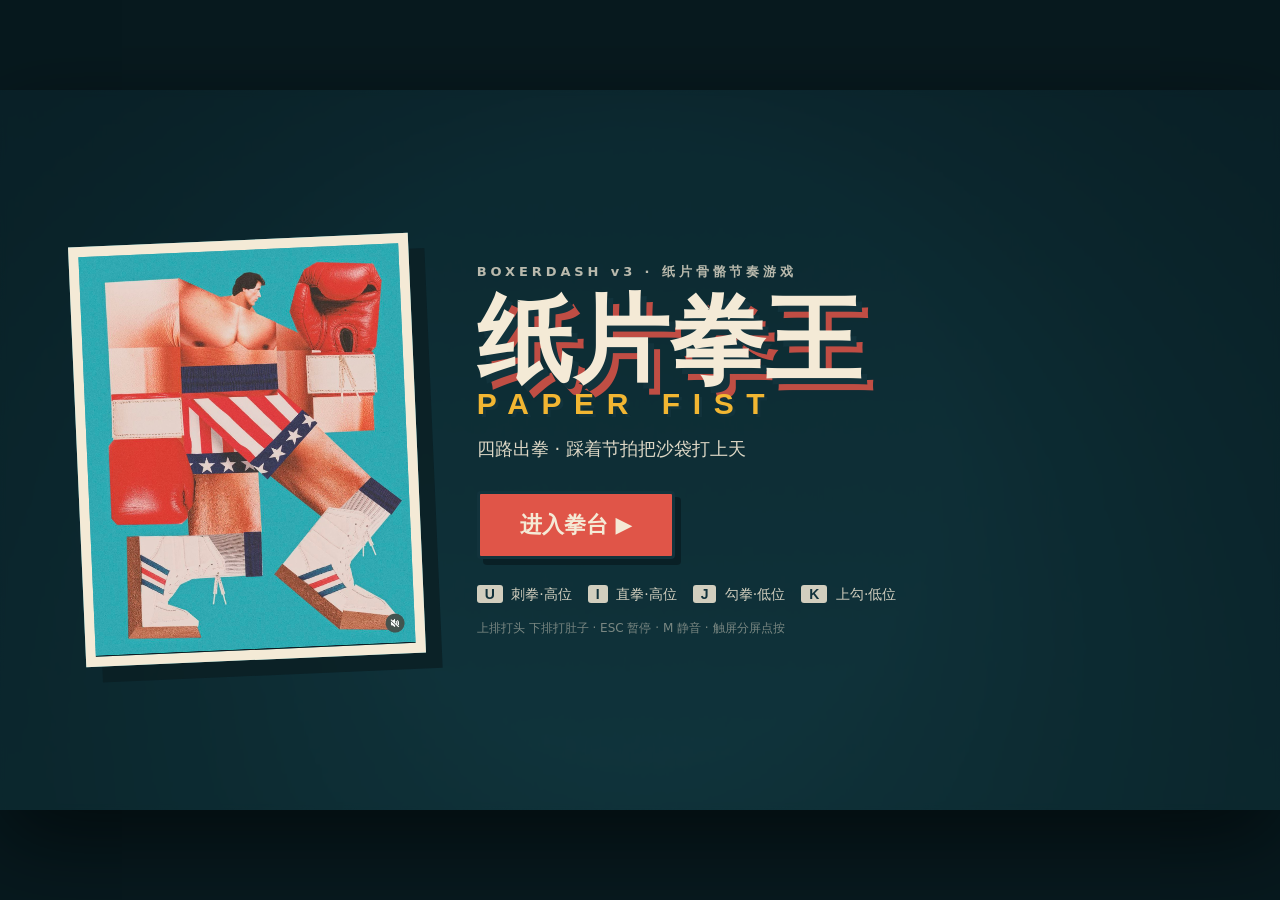
==== index.html @ da5fadad "纸片拳王 PAPER FIST v3.1 · 剪纸骨骼拳击节奏游戏 - 拼贴画主角切件绑定 2D 骨骼（肩甲防散架），出拳/受击/倒地/胜利全骨骼动画 - 蓝方镜像对手拳手：压步逼近、还拳挑衅、被击倒" ====
<!DOCTYPE html>
<html lang="zh">
<head>
<meta charset="UTF-8">
<meta name="viewport" content="width=device-width, initial-scale=1, user-scalable=no">
<title>纸片拳王 PAPER FIST · BoxerDash v3</title>
<link rel="stylesheet" href="css/style.css?v=3">
</head>
<body>
<div id="stage">
  <canvas id="game" width="1280" height="720"></canvas>

  <!-- 标题 -->
  <div class="screen on" id="screen-title">
    <div class="poster">
      <img src="assets/boxer.jpg" alt="纸片拳王" draggable="false">
    </div>
    <div class="title-block">
      <div class="title-kicker">BOXERDASH v3 · 纸片骨骼节奏游戏</div>
      <h1 class="title-main">纸片拳王<span class="title-en">PAPER FIST</span></h1>
      <div class="title-sub">四路出拳 · 踩着节拍把沙袋打上天</div>
      <button class="btn btn-big" id="btn-title-start">进入拳台 ▶</button>
      <div class="title-help">
        <span><b>U</b> 刺拳·高位</span><span><b>I</b> 直拳·高位</span><span><b>J</b> 勾拳·低位</span><span><b>K</b> 上勾·低位</span>
        <span class="dim">上排打头 下排打肚子 · ESC 暂停 · M 静音 · 触屏分屏点按</span>
      </div>
    </div>
  </div>

  <!-- 大厅 -->
  <div class="screen" id="screen-lobby">
    <div class="lobby">
      <div class="lobby-head">
        <h2>选择比赛 🥊</h2>
        <span id="mute-chk">🔊 音效开 (M)</span>
      </div>
      <div class="lobby-songs" id="lobby-songs"></div>
      <div class="lobby-bar">
        <div class="diff-group">
          <button class="diff-btn" data-d="easy">热身</button>
          <button class="diff-btn sel" data-d="normal">挑战</button>
          <button class="diff-btn" data-d="hard">冠军</button>
        </div>
        <div class="lobby-actions">
          <button class="btn ghost" id="btn-back">返回</button>
          <button class="btn btn-big" id="btn-fight">开打! FIGHT!</button>
        </div>
      </div>
    </div>
  </div>

  <!-- 暂停 -->
  <div class="screen" id="screen-pause">
    <div class="panel">
      <h2>暂停 · 调整呼吸</h2>
      <button class="btn btn-big" id="btn-resume">继续比赛</button>
      <button class="btn ghost" id="btn-quit">放弃本场</button>
    </div>
  </div>

  <!-- 结算 -->
  <div class="screen" id="screen-results">
    <div class="panel results">
      <h2 id="r-title">K.O. 胜利!</h2>
      <div id="r-song" class="r-song"></div>
      <div class="r-grid">
        <div class="r-rank-box"><span id="r-new" class="badge new">NEW!</span><span id="r-fc" class="badge fc">FULL COMBO</span><div id="r-rank" class="r-rank">S</div></div>
        <div class="r-stats">
          <div class="r-score-line">SCORE <b id="r-score">0</b></div>
          <div>最大连击 <b id="r-maxcombo">0</b></div>
          <div>PERFECT <b id="r-perfect">0</b></div>
          <div>GREAT <b id="r-great">0</b></div>
          <div>GOOD <b id="r-good">0</b></div>
          <div>MISS <b id="r-miss">0</b></div>
          <div>精度 <b id="r-acc">0%</b></div>
        </div>
      </div>
      <div class="lobby-actions">
        <button class="btn" id="btn-retry">再打一场</button>
        <button class="btn ghost" id="btn-lobby">回大厅</button>
      </div>
    </div>
  </div>
</div>

<script>
/* 顺序加载（no-store：改完即生效，天然免缓存）。
   四个模块拼成一段执行，共享词法作用域（const 不会泄漏到全局）。 */
(async () => {
  window.__errors = window.__errors || [];
  window.onerror = (m, s, l, c, e) => { window.__errors.push(String((e && e.stack) || m)); };
  try {
    const parts = [];
    for (const f of ['chart', 'audio', 'rig', 'game'])
      parts.push(await fetch(`js/${f}.js`, { cache: 'no-store' }).then(r => r.text())
        .then(t => `/* ===== ${f}.js ===== */\n` + t));
    (0, eval)(parts.join('\n') + '\n//# sourceURL=boxerdash.bundle.js');
  } catch (e) { window.__errors.push(String(e)); }
})();
</script>
</body>
</html>
---- css/style.css ----
/* 纸片拳王 PAPER FIST · 纸质海报风 UI */
* { margin: 0; padding: 0; box-sizing: border-box; }
html, body { height: 100%; background: #07191e; overflow: hidden; }
body {
  font-family: "PingFang SC", "Hiragino Sans GB", "Microsoft YaHei", system-ui, sans-serif;
  color: #f4ead6;
  display: flex; align-items: center; justify-content: center;
}

#stage { position: relative; }
#game { display: block; background: #123c46; box-shadow: 0 30px 80px rgba(0,0,0,.55); }

/* ---------- 覆盖屏 ---------- */
.screen {
  position: absolute; inset: 0;
  display: none;
  align-items: center; justify-content: center;
  background: rgba(7, 25, 30, 0.55);
  backdrop-filter: blur(3px);
  z-index: 10;
}
.screen.on { display: flex; }

/* ---------- 按钮：硬阴影剪纸 ---------- */
.btn {
  font-family: "Arial Black", "PingFang SC", system-ui;
  font-weight: 900;
  border: 3px solid #12333c;
  background: #f4ead6; color: #12333c;
  padding: 12px 26px;
  font-size: 18px;
  cursor: pointer;
  box-shadow: 6px 6px 0 rgba(10, 30, 36, 0.85);
  transition: transform .08s, box-shadow .08s;
  border-radius: 4px;
}
.btn:hover { transform: translate(-2px,-2px); box-shadow: 8px 8px 0 rgba(10,30,36,.85); }
.btn:active { transform: translate(3px,3px); box-shadow: 2px 2px 0 rgba(10,30,36,.85); }
.btn-big { background: #e05548; color: #f4ead6; font-size: 22px; padding: 16px 40px; }
.btn.ghost { background: transparent; color: #f4ead6; border-color: #f4ead6; box-shadow: 4px 4px 0 rgba(10,30,36,.6); }

/* ---------- 标题 ---------- */
#screen-title { justify-content: flex-start; padding-left: 6%; gap: 60px; }
.poster {
  width: 340px;
  transform: rotate(-2.5deg);
  border: 10px solid #f4ead6;
  box-shadow: 16px 16px 0 rgba(10,30,36,.8);
  background: #4aa7b0;
}
.poster img { display: block; width: 100%; }
.title-block { max-width: 640px; }
.title-kicker { letter-spacing: .3em; font-weight: 700; opacity: .75; font-size: 13px; }
.title-main {
  font-family: "Arial Black", "PingFang SC", sans-serif;
  font-size: 96px; line-height: 1.02;
  color: #f4ead6;
  text-shadow: 6px 6px 0 #12333c, 12px 12px 0 rgba(224,85,72,.85);
  margin: 10px 0 6px;
}
.title-en { display: block; font-size: 30px; letter-spacing: .42em; color: #f2b632; text-shadow: 3px 3px 0 #12333c; }
.title-sub { font-size: 18px; margin: 18px 0 30px; opacity: .9; }
.title-help { display: flex; gap: 16px; flex-wrap: wrap; margin-top: 26px; font-size: 14px; opacity: .85; }
.title-help b {
  display: inline-block; background: #f4ead6; color: #12333c;
  padding: 1px 8px; border-radius: 3px; margin-right: 4px;
  font-family: "Arial Black", sans-serif;
}
.title-help .dim { width: 100%; opacity: .55; font-size: 12px; }

/* ---------- 大厅 ---------- */
.lobby {
  width: min(1060px, 92%);
  background: #f4ead6; color: #12333c;
  border: 4px solid #12333c;
  box-shadow: 14px 14px 0 rgba(10,30,36,.8);
  padding: 26px 30px;
  transform: rotate(-.4deg);
}
.lobby-head { display: flex; justify-content: space-between; align-items: center; margin-bottom: 18px; }
.lobby-head h2 { font-family: "Arial Black","PingFang SC",sans-serif; font-size: 30px; }
.lobby-songs { display: grid; grid-template-columns: repeat(3, 1fr); gap: 16px; }
.song-card {
  border: 3px solid #12333c; padding: 14px 16px; cursor: pointer;
  background: #fffaf0;
  box-shadow: 5px 5px 0 rgba(10,30,36,.5);
  transition: transform .08s;
  position: relative;
}
.song-card:hover { transform: translate(-2px,-2px); }
.song-card.sel { background: #ffd98a; transform: rotate(-1deg) scale(1.02); box-shadow: 7px 7px 0 rgba(10,30,36,.75); }
.song-emoji { font-size: 30px; }
.song-name { font-weight: 900; font-size: 20px; margin: 4px 0 2px; font-family: "Arial Black","PingFang SC",sans-serif; }
.song-en { display: block; font-size: 12px; opacity: .6; letter-spacing: .12em; }
.song-bpm { font-size: 12px; opacity: .8; margin-top: 6px; }
.song-best { margin-top: 10px; font-size: 13px; font-weight: 700; color: #b0441f; }
.lobby-bar { display: flex; justify-content: space-between; align-items: center; margin-top: 22px; }
.diff-group { display: flex; gap: 10px; }
.diff-btn {
  font-family: "Arial Black","PingFang SC",sans-serif; font-weight: 900;
  border: 3px solid #12333c; background: #fffaf0; color: #12333c;
  padding: 10px 22px; font-size: 16px; cursor: pointer; border-radius: 4px;
  box-shadow: 4px 4px 0 rgba(10,30,36,.5);
}
.diff-btn.sel { background: #e05548; color: #f4ead6; transform: rotate(-1.5deg); }
.lobby-actions { display: flex; gap: 14px; }

/* ---------- 面板（暂停/结算） ---------- */
.panel {
  background: #f4ead6; color: #12333c;
  border: 4px solid #12333c;
  box-shadow: 14px 14px 0 rgba(10,30,36,.8);
  padding: 34px 44px;
  text-align: center;
  transform: rotate(-.5deg);
  min-width: 420px;
}
.panel h2 { font-family: "Arial Black","PingFang SC",sans-serif; font-size: 34px; margin-bottom: 20px; }
.panel .btn { display: block; width: 100%; margin-top: 14px; }
.results { min-width: 560px; }
.r-song { font-weight: 700; opacity: .8; margin-bottom: 18px; }
.r-grid { display: flex; gap: 30px; align-items: center; justify-content: center; margin-bottom: 10px; }
.r-rank-box { position: relative; }
.r-rank {
  font-family: "Arial Black", sans-serif;
  font-size: 110px; color: #e05548;
  text-shadow: 5px 5px 0 #12333c;
  transform: rotate(-4deg);
}
.badge {
  display: inline-block; font-size: 12px; font-weight: 900; letter-spacing: .1em;
  padding: 3px 10px; border-radius: 3px; margin: 0 3px;
}
.badge.fc { background: #f2b632; color: #12333c; }
.badge.new { background: #12333c; color: #f2b632; }
.r-stats { text-align: left; font-size: 16px; line-height: 1.9; }
.r-stats b { font-family: "Arial Black", sans-serif; float: right; margin-left: 26px; }
.r-score-line { font-size: 20px; border-bottom: 3px solid #12333c; padding-bottom: 6px; margin-bottom: 6px; }
.r-score-line b { font-size: 30px; }
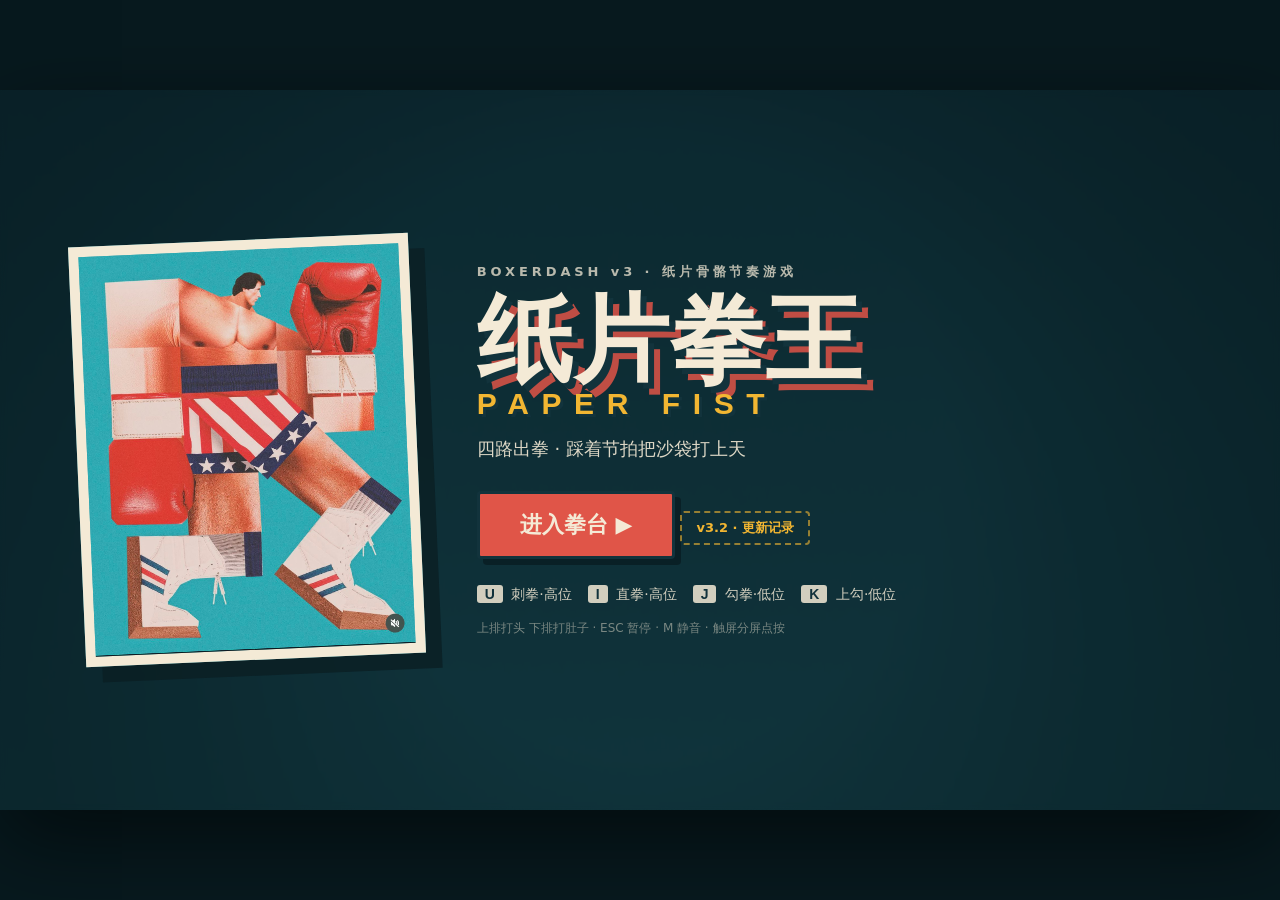
==== commit 19e41219: "v3.2 · 铁拳回应：连击破防硬直 + 键位方案切换 + 版本记录体系 - 新增 连击里程碑：每 25 连击对手破防硬直 1 秒，伤害 ×2 - 新增 键位方案切换（方位键 U I / J K ↔ " ====
--- a/index.html
+++ b/index.html
@@ -3,11 +3,12 @@
 <head>
 <meta charset="UTF-8">
 <meta name="viewport" content="width=device-width, initial-scale=1, user-scalable=no">
-<title>纸片拳王 PAPER FIST · BoxerDash v3</title>
+<title>纸片拳王 PAPER FIST · BoxerDash v3.2</title>
 <link rel="stylesheet" href="css/style.css?v=3">
 </head>
 <body>
 <div id="stage">
+  <div id="rotate-hint">📱 建议横屏游玩，体验更佳</div>
   <canvas id="game" width="1280" height="720"></canvas>
 
   <!-- 标题 -->
@@ -20,6 +21,7 @@
       <h1 class="title-main">纸片拳王<span class="title-en">PAPER FIST</span></h1>
       <div class="title-sub">四路出拳 · 踩着节拍把沙袋打上天</div>
       <button class="btn btn-big" id="btn-title-start">进入拳台 ▶</button>
+      <button class="ver-btn" id="btn-version"><span id="ver-label">v3.2 · 更新记录</span></button>
       <div class="title-help">
         <span><b>U</b> 刺拳·高位</span><span><b>I</b> 直拳·高位</span><span><b>J</b> 勾拳·低位</span><span><b>K</b> 上勾·低位</span>
         <span class="dim">上排打头 下排打肚子 · ESC 暂停 · M 静音 · 触屏分屏点按</span>
@@ -41,11 +43,24 @@
           <button class="diff-btn sel" data-d="normal">挑战</button>
           <button class="diff-btn" data-d="hard">冠军</button>
         </div>
+        <div class="diff-group">
+          <button class="scheme-btn" data-s="grid">方位键 U I / J K</button>
+          <button class="scheme-btn" data-s="hands">左右手 F J / D K</button>
+        </div>
         <div class="lobby-actions">
           <button class="btn ghost" id="btn-back">返回</button>
           <button class="btn btn-big" id="btn-fight">开打! FIGHT!</button>
         </div>
       </div>
+    </div>
+  </div>
+
+  <!-- 更新记录 -->
+  <div class="screen" id="screen-changelog">
+    <div class="panel changelog">
+      <h2>版本记录</h2>
+      <div id="changelog-list" class="cl-list"></div>
+      <button class="btn" id="btn-changelog-close">返回标题</button>
     </div>
   </div>
 
--- a/css/style.css
+++ b/css/style.css
@@ -137,3 +137,49 @@
 .r-stats b { font-family: "Arial Black", sans-serif; float: right; margin-left: 26px; }
 .r-score-line { font-size: 20px; border-bottom: 3px solid #12333c; padding-bottom: 6px; margin-bottom: 6px; }
 .r-score-line b { font-size: 30px; }
+
+/* ---------- 键位方案按钮 ---------- */
+.scheme-btn {
+  font-family: "Arial Black","PingFang SC",sans-serif; font-weight: 900;
+  border: 3px solid #12333c; background: #fffaf0; color: #12333c;
+  padding: 10px 16px; font-size: 14px; cursor: pointer; border-radius: 4px;
+  box-shadow: 4px 4px 0 rgba(10,30,36,.5);
+}
+.scheme-btn.sel { background: #4a9bd8; color: #f4ead6; transform: rotate(-1.5deg); }
+
+/* ---------- 版本按钮（标题页） ---------- */
+.ver-btn {
+  margin-top: 18px;
+  background: transparent; color: #f2b632;
+  border: 2px dashed rgba(242,182,50,.6);
+  padding: 6px 14px; font-size: 13px; font-weight: 700;
+  cursor: pointer; border-radius: 4px;
+  font-family: "PingFang SC", system-ui;
+}
+.ver-btn:hover { background: rgba(242,182,50,.15); }
+
+/* ---------- 更新记录面板 ---------- */
+.changelog { width: min(680px, 90%); max-height: 82vh; overflow-y: auto; text-align: left; }
+.changelog h2 { text-align: center; }
+.cl-item { border-bottom: 2px dashed rgba(18,51,60,.25); padding: 14px 4px; }
+.cl-item.newest .cl-v { background: #e05548; color: #f4ead6; }
+.cl-head { display: flex; align-items: center; gap: 12px; margin-bottom: 8px; }
+.cl-v {
+  font-family: "Arial Black", sans-serif; font-size: 16px;
+  background: #12333c; color: #f4ead6; padding: 2px 10px; border-radius: 3px;
+}
+.cl-title { font-weight: 900; font-size: 17px; }
+.cl-date { margin-left: auto; font-size: 12px; opacity: .55; }
+.cl-item ul { margin: 6px 0 0 20px; font-size: 14px; line-height: 1.8; }
+
+/* ---------- 竖屏横屏提示 ---------- */
+#rotate-hint {
+  display: none;
+  position: fixed; inset: 0; z-index: 99;
+  background: #0a252c; color: #f4ead6;
+  align-items: center; justify-content: center;
+  font-size: 18px; font-weight: 700;
+}
+@media (orientation: portrait) and (max-width: 920px) {
+  #rotate-hint { display: flex; }
+}
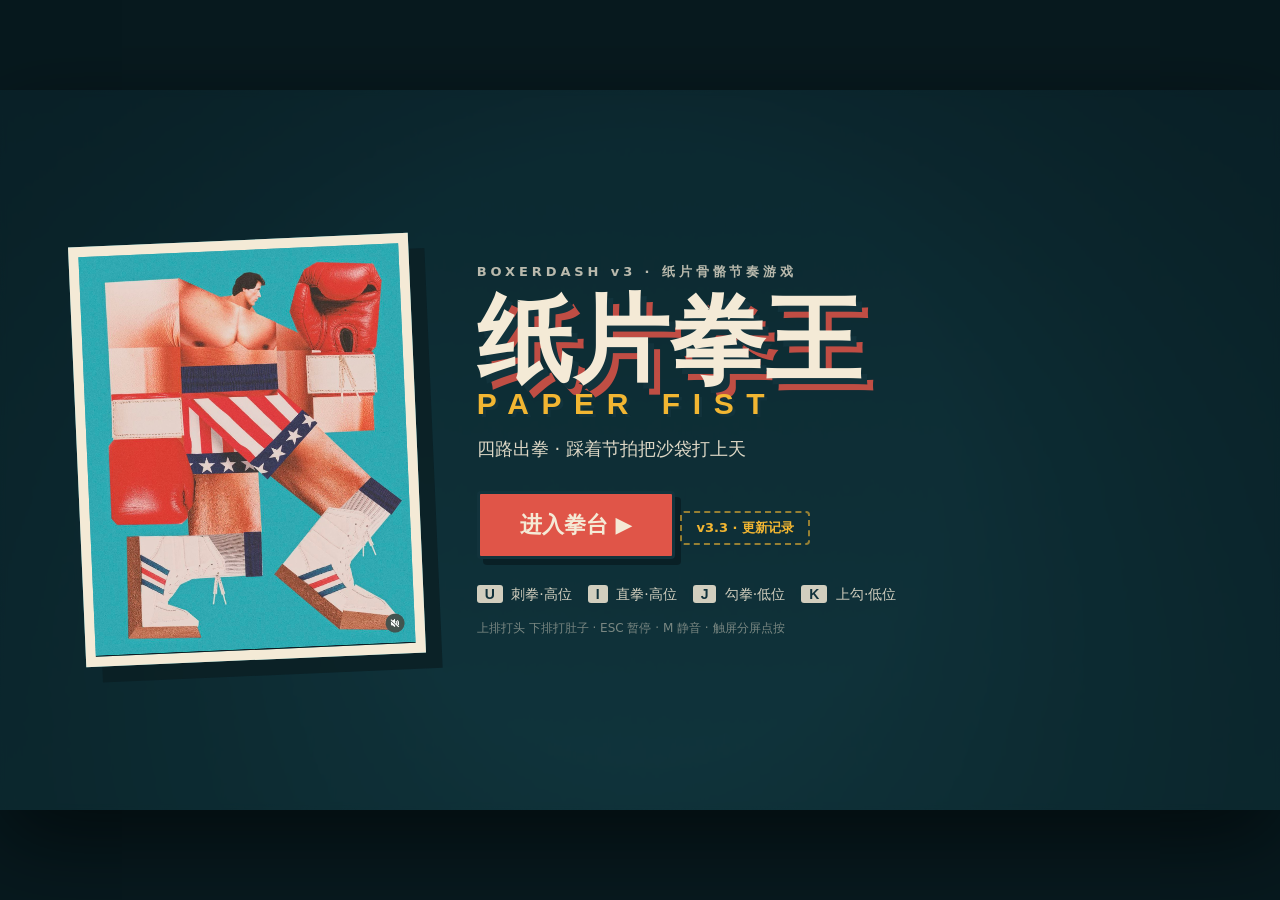
==== commit 1e41957e: "v3.3 · 击退：命中越重对手被推得越靠右，随后滑步回位 - 新增 击退位移（knock）：按伤害力度累积，上限 200px，指数回位 - 新增 被击退时脚下灰尘滑步、K.O. 时额外轰飞 130p" ====
--- a/index.html
+++ b/index.html
@@ -3,7 +3,7 @@
 <head>
 <meta charset="UTF-8">
 <meta name="viewport" content="width=device-width, initial-scale=1, user-scalable=no">
-<title>纸片拳王 PAPER FIST · BoxerDash v3.2</title>
+<title>纸片拳王 PAPER FIST · BoxerDash v3.3</title>
 <link rel="stylesheet" href="css/style.css?v=3">
 </head>
 <body>
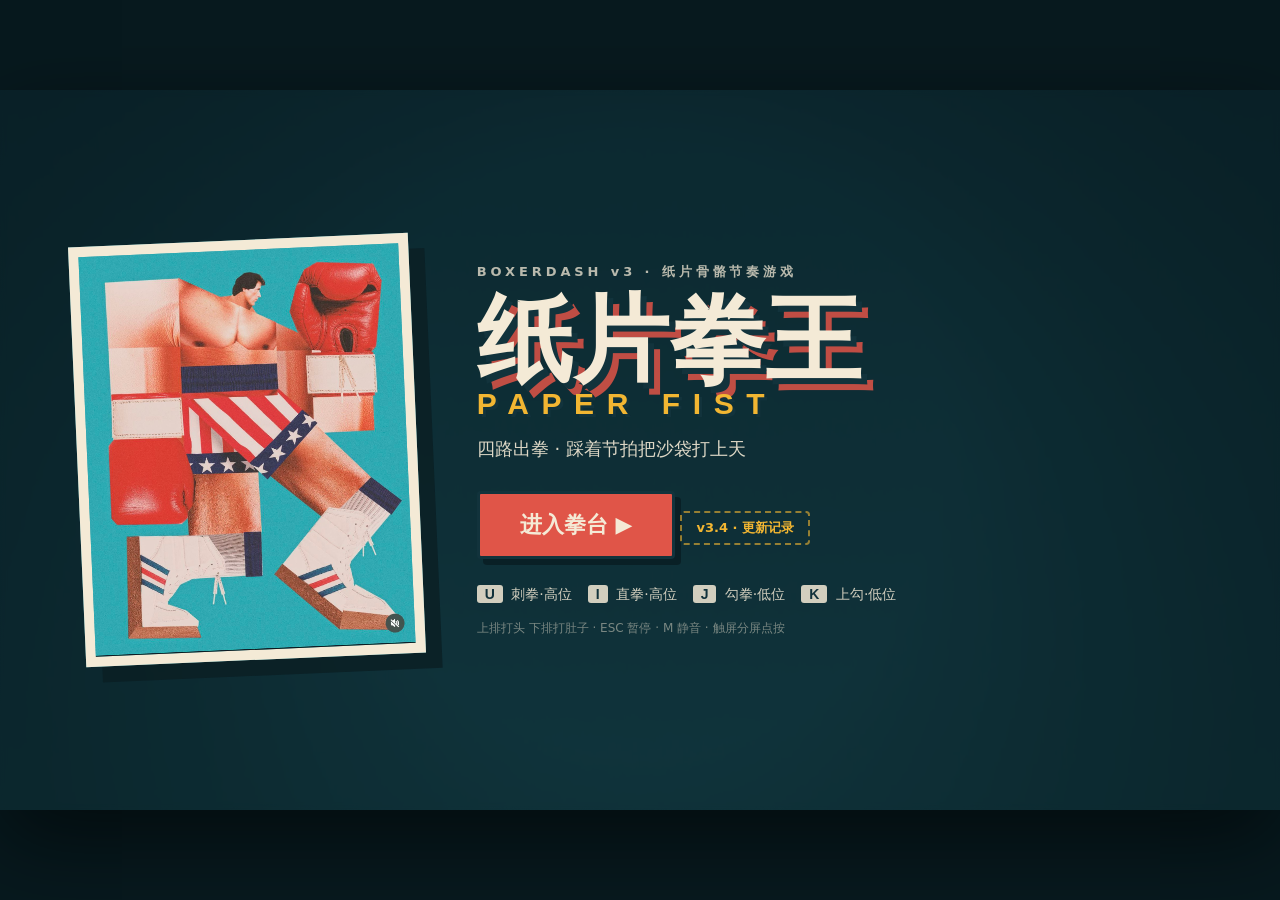
==== commit 09630cd1: "v3.4 · 热血拳场：新曲尘与拳 + 场馆氛围层 + 击退 v2 - 新增 新曲「尘与拳 DUST & FIST」96BPM：粗粝 boom-bap + 沙哑小号 + 群众呐喊 + 炒豆声（地下拳场" ====
--- a/index.html
+++ b/index.html
@@ -3,7 +3,7 @@
 <head>
 <meta charset="UTF-8">
 <meta name="viewport" content="width=device-width, initial-scale=1, user-scalable=no">
-<title>纸片拳王 PAPER FIST · BoxerDash v3.3</title>
+<title>纸片拳王 PAPER FIST · BoxerDash v3.4</title>
 <link rel="stylesheet" href="css/style.css?v=3">
 </head>
 <body>
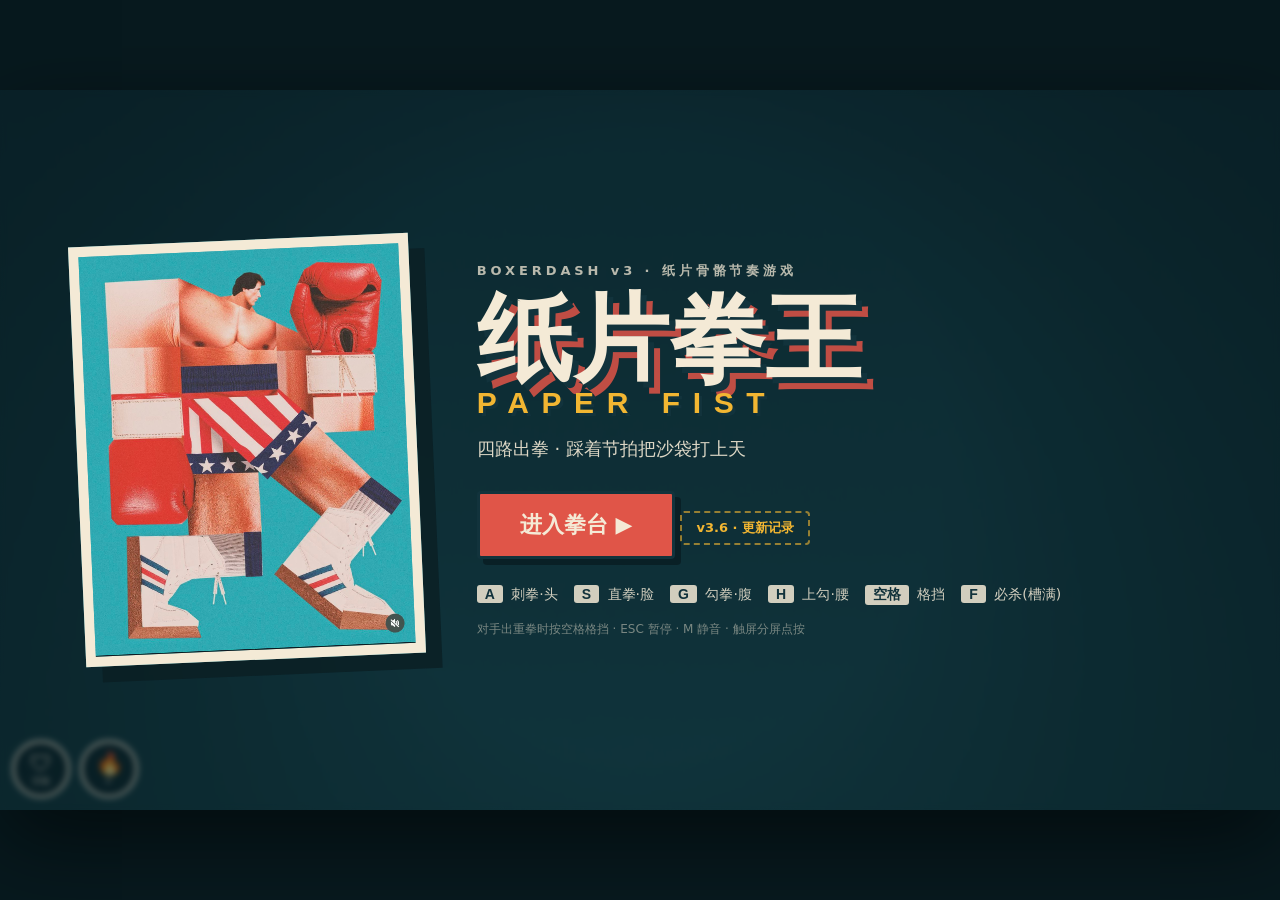
==== commit 9c7f96f4: "v3.6 · 热血爆发：F 键必杀 BULLET FIST + 键位定稿 ASGH + 移除金拳套 - 新增 必杀系统：槽满按 F 释放 BULLET FIST!!——冲刺贴脸六连轰 + 终结上勾轰飞" ====
--- a/index.html
+++ b/index.html
@@ -3,13 +3,17 @@
 <head>
 <meta charset="UTF-8">
 <meta name="viewport" content="width=device-width, initial-scale=1, user-scalable=no">
-<title>纸片拳王 PAPER FIST · BoxerDash v3.4</title>
+<title>纸片拳王 PAPER FIST · BoxerDash v3.6</title>
 <link rel="stylesheet" href="css/style.css?v=3">
 </head>
 <body>
 <div id="stage">
   <div id="rotate-hint">📱 建议横屏游玩，体验更佳</div>
   <canvas id="game" width="1280" height="720"></canvas>
+  <div id="touch-btns">
+    <button id="t-block" title="格挡">🛡<small>空格</small></button>
+    <button id="t-ulti" title="必杀">🔥<small>F</small></button>
+  </div>
 
   <!-- 标题 -->
   <div class="screen on" id="screen-title">
@@ -23,8 +27,9 @@
       <button class="btn btn-big" id="btn-title-start">进入拳台 ▶</button>
       <button class="ver-btn" id="btn-version"><span id="ver-label">v3.2 · 更新记录</span></button>
       <div class="title-help">
-        <span><b>U</b> 刺拳·高位</span><span><b>I</b> 直拳·高位</span><span><b>J</b> 勾拳·低位</span><span><b>K</b> 上勾·低位</span>
-        <span class="dim">上排打头 下排打肚子 · ESC 暂停 · M 静音 · 触屏分屏点按</span>
+        <span><b>A</b> 刺拳·头</span><span><b>S</b> 直拳·脸</span><span><b>G</b> 勾拳·腹</span><span><b>H</b> 上勾·腰</span>
+        <span><b>空格</b> 格挡</span><span><b>F</b> 必杀(槽满)</span>
+        <span class="dim">对手出重拳时按空格格挡 · ESC 暂停 · M 静音 · 触屏分屏点按</span>
       </div>
     </div>
   </div>
@@ -42,10 +47,6 @@
           <button class="diff-btn" data-d="easy">热身</button>
           <button class="diff-btn sel" data-d="normal">挑战</button>
           <button class="diff-btn" data-d="hard">冠军</button>
-        </div>
-        <div class="diff-group">
-          <button class="scheme-btn" data-s="grid">方位键 U I / J K</button>
-          <button class="scheme-btn" data-s="hands">左右手 F J / D K</button>
         </div>
         <div class="lobby-actions">
           <button class="btn ghost" id="btn-back">返回</button>
--- a/css/style.css
+++ b/css/style.css
@@ -183,3 +183,14 @@
 @media (orientation: portrait) and (max-width: 920px) {
   #rotate-hint { display: flex; }
 }
+
+/* ---------- 触屏格挡/必杀按钮 ---------- */
+#touch-btns { position: absolute; left: 12px; bottom: 12px; display: flex; gap: 10px; z-index: 5; }
+#touch-btns button {
+  width: 58px; height: 58px; border-radius: 50%;
+  border: 3px solid #f4ead6; background: rgba(10,30,36,.65); color: #f4ead6;
+  font-size: 22px; cursor: pointer; display: flex; flex-direction: column;
+  align-items: center; justify-content: center; line-height: 1;
+}
+#touch-btns small { font-size: 9px; margin-top: 2px; }
+#touch-btns button:active { transform: scale(0.92); }
